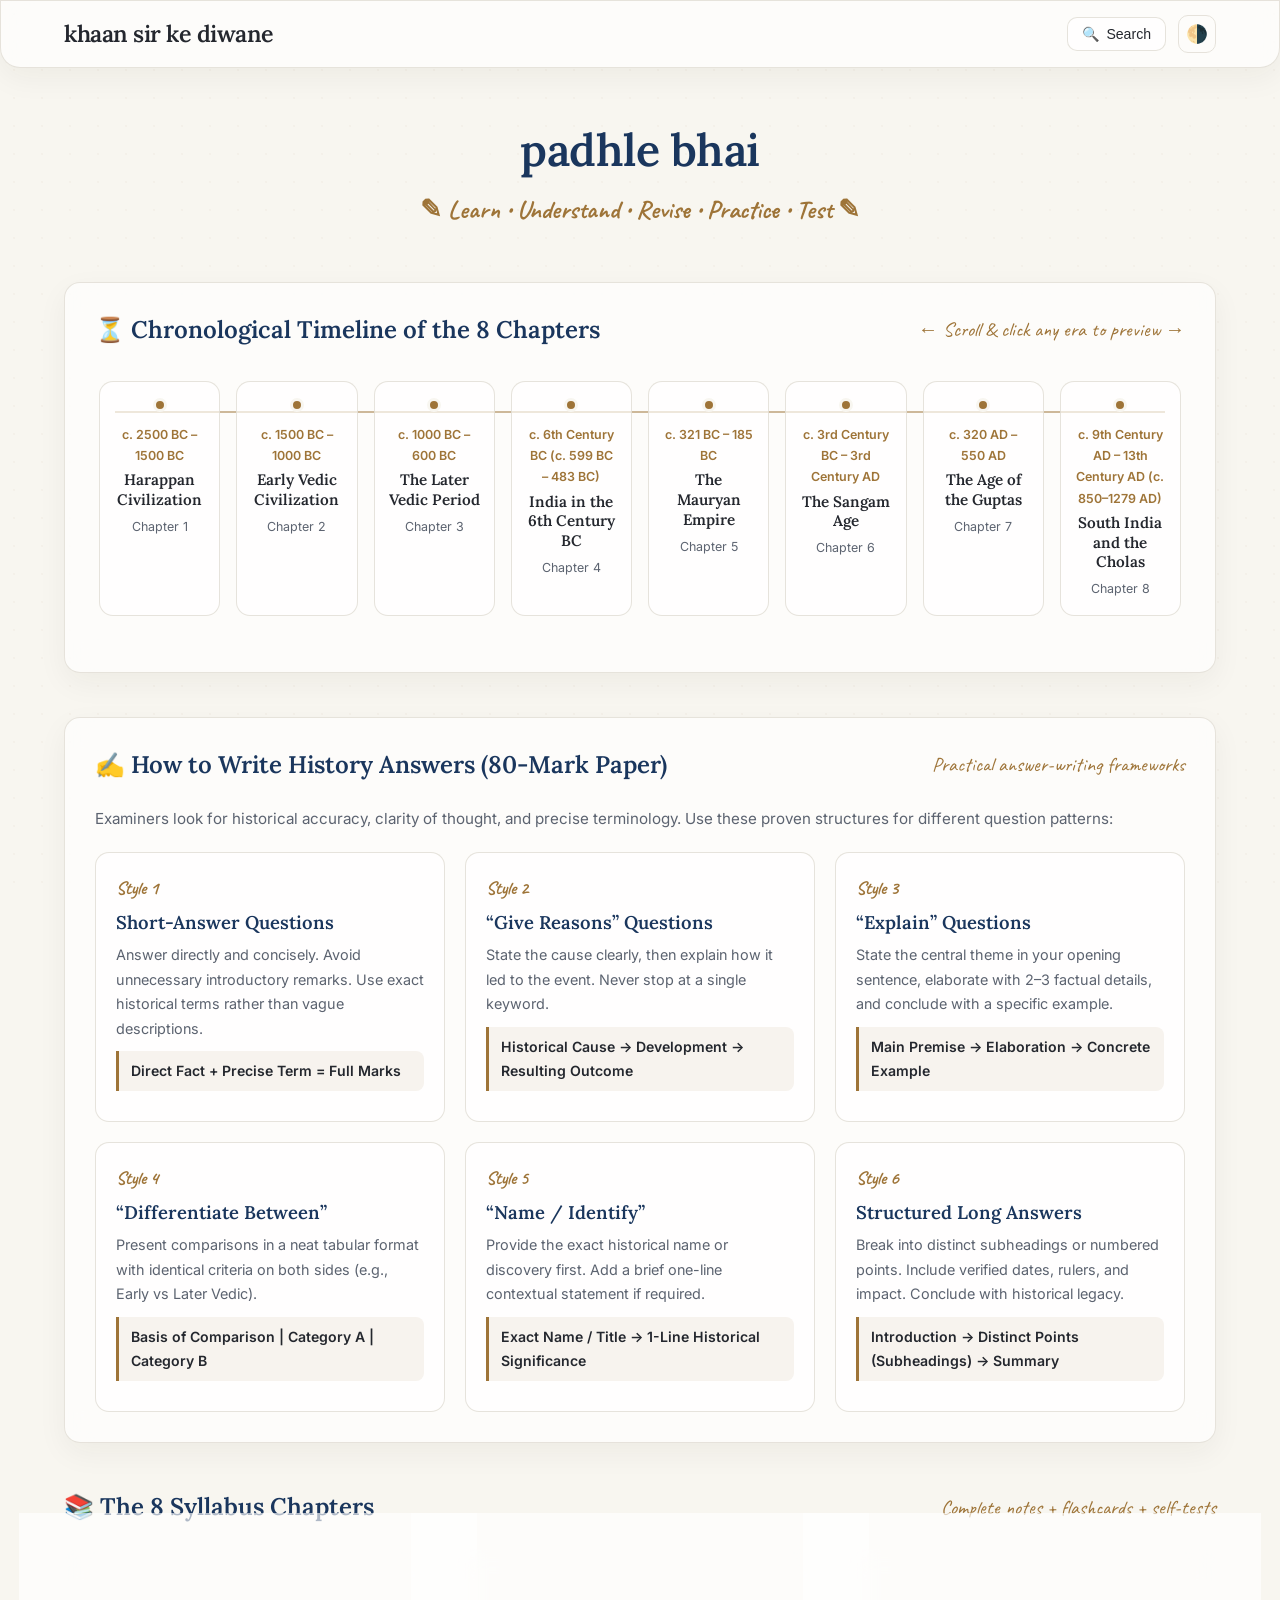
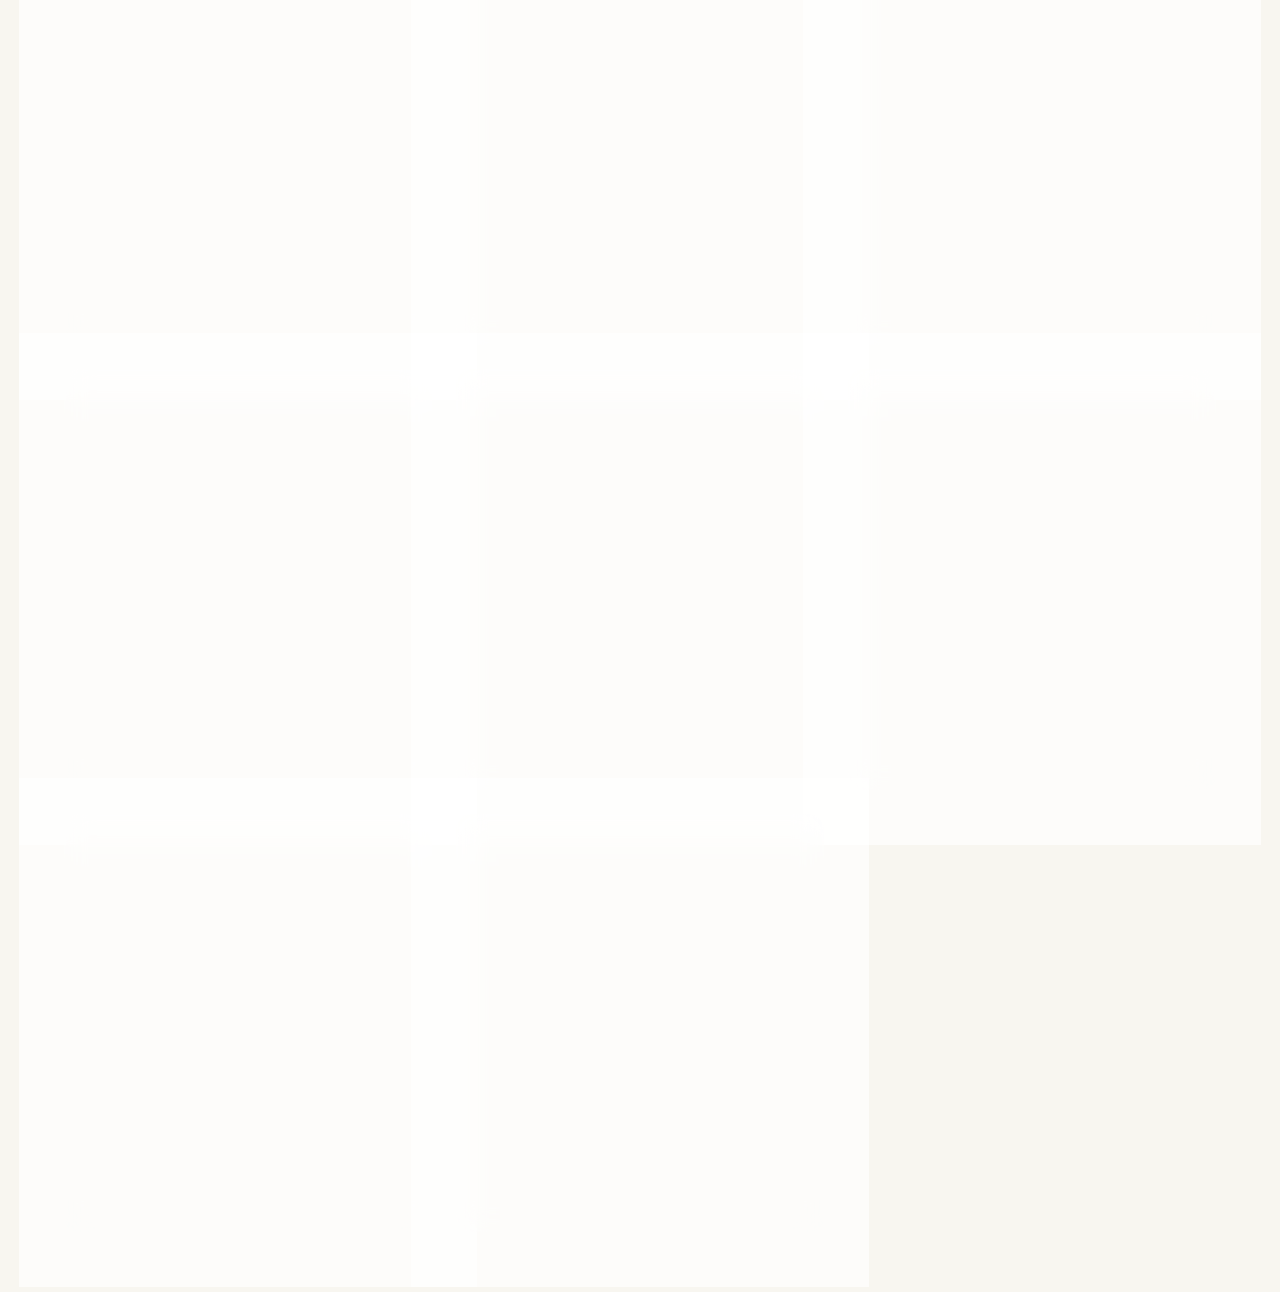
==== index.html @ e584cafa "Add files via upload" ====
<!DOCTYPE html>
<html lang="en">
<head>
    <meta charset="UTF-8">
    <meta name="viewport" content="width=device-width, initial-scale=1.0">
    <title>padhle bhai - ICSE Class 9 History 80-Mark Study Hub</title>
    <link rel="preconnect" href="https://fonts.googleapis.com">
    <link rel="preconnect" href="https://fonts.gstatic.com" crossorigin>
    <link href="https://fonts.googleapis.com/css2?family=Caveat:wght@600;700&family=Inter:wght@400;500;600;700&family=Lora:ital,wght@0,400;0,600;1,400;1,600&display=swap" rel="stylesheet">
    <link rel="stylesheet" href="css/style.css">
</head>
<body>
    <!-- Top Navbar -->
    <nav class="navbar glass">
        <div class="container nav-content">
            <div class="logo">
                <h1>khaan sir ke diwane</h1>
            </div>
            <div class="nav-actions">
                <button id="openSearchBtn" class="nav-btn" title="Search all topics, rulers, terms">
                    🔍 <span>Search</span>
                </button>
                <button id="themeToggle" class="theme-toggle" title="Toggle Light / Dark Mode">🌗</button>
            </div>
        </div>
    </nav>

    <main class="container">
        <!-- Dashboard Header -->
        <header class="dashboard-header">
            <h1>padhle bhai</h1>
            <div class="handwritten-sub">✎ Learn • Understand • Revise • Practice • Test ✎</div>
        </header>

        <!-- Interactive Historical Timeline Section -->
        <section class="timeline-section glass">
            <div class="section-head-wrap">
                <h2 class="section-title">⏳ Chronological Timeline of the 8 Chapters</h2>
                <span class="doodle-hand-annotation">← Scroll & click any era to preview →</span>
            </div>
            <div class="timeline-scroll">
                <div class="timeline-flow" id="timelineFlow">
                    <!-- Injected by JS -->
                </div>
            </div>
        </section>

        <!-- "How to Write History Answers" Section -->
        <section class="answer-guide-section glass">
            <div class="section-head-wrap">
                <h2 class="section-title">✍️ How to Write History Answers (80-Mark Paper)</h2>
                <span class="doodle-hand-annotation">Practical answer-writing frameworks</span>
            </div>
            <p style="color: var(--text-muted); font-size: 0.95rem; margin-bottom: 16px;">
                Examiners look for historical accuracy, clarity of thought, and precise terminology. Use these proven structures for different question patterns:
            </p>
            <div class="answer-styles-grid">
                <div class="answer-card">
                    <span class="answer-card-tag">Style 1</span>
                    <h3>Short-Answer Questions</h3>
                    <p style="font-size: 0.9rem; color: var(--text-muted);">Answer directly and concisely. Avoid unnecessary introductory remarks. Use exact historical terms rather than vague descriptions.</p>
                    <div class="formula-box">Direct Fact + Precise Term = Full Marks</div>
                </div>
                <div class="answer-card">
                    <span class="answer-card-tag">Style 2</span>
                    <h3>“Give Reasons” Questions</h3>
                    <p style="font-size: 0.9rem; color: var(--text-muted);">State the cause clearly, then explain how it led to the event. Never stop at a single keyword.</p>
                    <div class="formula-box">Historical Cause → Development → Resulting Outcome</div>
                </div>
                <div class="answer-card">
                    <span class="answer-card-tag">Style 3</span>
                    <h3>“Explain” Questions</h3>
                    <p style="font-size: 0.9rem; color: var(--text-muted);">State the central theme in your opening sentence, elaborate with 2–3 factual details, and conclude with a specific example.</p>
                    <div class="formula-box">Main Premise → Elaboration → Concrete Example</div>
                </div>
                <div class="answer-card">
                    <span class="answer-card-tag">Style 4</span>
                    <h3>“Differentiate Between”</h3>
                    <p style="font-size: 0.9rem; color: var(--text-muted);">Present comparisons in a neat tabular format with identical criteria on both sides (e.g., Early vs Later Vedic).</p>
                    <div class="formula-box">Basis of Comparison | Category A | Category B</div>
                </div>
                <div class="answer-card">
                    <span class="answer-card-tag">Style 5</span>
                    <h3>“Name / Identify”</h3>
                    <p style="font-size: 0.9rem; color: var(--text-muted);">Provide the exact historical name or discovery first. Add a brief one-line contextual statement if required.</p>
                    <div class="formula-box">Exact Name / Title → 1-Line Historical Significance</div>
                </div>
                <div class="answer-card">
                    <span class="answer-card-tag">Style 6</span>
                    <h3>Structured Long Answers</h3>
                    <p style="font-size: 0.9rem; color: var(--text-muted);">Break into distinct subheadings or numbered points. Include verified dates, rulers, and impact. Conclude with historical legacy.</p>
                    <div class="formula-box">Introduction → Distinct Points (Subheadings) → Summary</div>
                </div>
            </div>
        </section>

        <!-- Chapter Cards Grid -->
        <div class="section-head-wrap" style="margin-top: 40px;">
            <h2 class="section-title">📚 The 8 Syllabus Chapters</h2>
            <span class="doodle-hand-annotation">Complete notes + flashcards + self-tests</span>
        </div>
        <section class="chapter-grid" id="chapterGrid">
            <!-- Chapter cards injected here by JS -->
        </section>
    </main>

    <!-- Global Search Modal -->
    <div class="modal-overlay" id="searchModal">
        <div class="search-modal-box glass">
            <div class="search-input-wrap">
                <span style="font-size: 1.3rem;">🔍</span>
                <input type="text" id="globalSearchInput" class="search-input" placeholder="Search people, places, dates, terms, concepts..." autocomplete="off">
                <button id="closeSearchBtn" style="background: none; border: none; font-size: 1.4rem; cursor: pointer; color: var(--text-muted);">&times;</button>
            </div>
            <div style="font-size: 0.8rem; color: var(--text-muted); margin-bottom: 8px;">
                Tip: Type terms like <em>"Citadel"</em>, <em>"Ashoka"</em>, <em>"Sabha"</em>, <em>"Lothal"</em>, <em>"Nalanda"</em>
            </div>
            <div class="search-results-list" id="searchResultsList">
                <p style="text-align: center; color: var(--text-muted); padding: 30px 0;">Start typing to search across all 8 chapters...</p>
            </div>
        </div>
    </div>

    <!-- Scripts: Chapter Data Modules -->
    <script src="data/chapter1.js"></script>
    <script src="data/chapter2.js"></script>
    <script src="data/chapter3.js"></script>
    <script src="data/chapter4.js"></script>
    <script src="data/chapter5.js"></script>
    <script src="data/chapter6.js"></script>
    <script src="data/chapter7.js"></script>
    <script src="data/chapter8.js"></script>
    <script src="data/data.js"></script>
    <script src="js/app.js"></script>
</body>
</html>
---- css/style.css ----
@import url('https://fonts.googleapis.com/css2?family=Caveat:wght@600;700&family=Inter:wght@400;500;600;700&family=Lora:ital,wght@0,400;0,600;1,400;1,600&display=swap');

:root {
    /* Light Theme: Warm ivory, dark charcoal, navy, antique gold */
    --bg-color: #F8F6F0;
    --text-color: #24272E;
    --text-muted: #5C6370;
    --accent-color: #1A365D; /* Muted navy */
    --accent-gold: #9E7438; /* Antique gold */
    --accent-gold-light: rgba(158, 116, 56, 0.12);
    --glass-bg: rgba(255, 255, 255, 0.65);
    --glass-border: rgba(220, 215, 205, 0.7);
    --glass-shadow: 0 10px 30px 0 rgba(40, 30, 20, 0.05);
    --card-hover: rgba(255, 255, 255, 0.95);
    
    /* Doodle & Study Annotation Colors */
    --doodle-tip-bg: #FFFDF5;
    --doodle-tip-border: #D6A75C;
    --doodle-answer-bg: #F4F8FA;
    --doodle-answer-border: #3A7CA5;
    --doodle-memory-bg: #FAF5FF;
    --doodle-memory-border: #8B5CF6;
    --doodle-mistake-bg: #FFF5F5;
    --doodle-mistake-border: #E53E3E;
    --doodle-simple-bg: #F0FDF4;
    --doodle-simple-border: #38A169;
    --doodle-connect-bg: #FDF4E3;
    --doodle-connect-border: #D97706;

    --font-heading: 'Lora', Georgia, serif;
    --font-body: 'Inter', system-ui, -apple-system, sans-serif;
    --font-hand: 'Caveat', cursive, sans-serif;
}

[data-theme="dark"] {
    /* Dark Theme: Deep charcoal, dark navy undertones, off-white */
    --bg-color: #14171C;
    --text-color: #E8EBF0;
    --text-muted: #9AA3B2;
    --accent-color: #6393C7;
    --accent-gold: #D4A86A;
    --accent-gold-light: rgba(212, 168, 106, 0.15);
    --glass-bg: rgba(26, 30, 38, 0.75);
    --glass-border: rgba(255, 255, 255, 0.1);
    --glass-shadow: 0 10px 30px 0 rgba(0, 0, 0, 0.4);
    --card-hover: rgba(33, 38, 48, 0.9);

    /* Doodle Dark Adjustments */
    --doodle-tip-bg: rgba(45, 38, 25, 0.55);
    --doodle-tip-border: #D4A86A;
    --doodle-answer-bg: rgba(25, 38, 50, 0.55);
    --doodle-answer-border: #5694CA;
    --doodle-memory-bg: rgba(38, 28, 55, 0.55);
    --doodle-memory-border: #A78BFA;
    --doodle-mistake-bg: rgba(55, 25, 25, 0.55);
    --doodle-mistake-border: #F87171;
    --doodle-simple-bg: rgba(20, 45, 30, 0.55);
    --doodle-simple-border: #4ADE80;
    --doodle-connect-bg: rgba(48, 35, 18, 0.55);
    --doodle-connect-border: #FBBF24;
}

* {
    margin: 0;
    padding: 0;
    box-sizing: border-box;
}

body {
    background-color: var(--bg-color);
    color: var(--text-color);
    font-family: var(--font-body);
    line-height: 1.7;
    transition: background-color 0.3s ease, color 0.3s ease;
    background-image: radial-gradient(rgba(158, 116, 56, 0.04) 1px, transparent 0);
    background-size: 28px 28px;
    background-attachment: fixed;
    min-height: 100vh;
}

h1, h2, h3, h4 {
    font-family: var(--font-heading);
    font-weight: 600;
    color: var(--accent-color);
    line-height: 1.35;
}

a {
    color: var(--accent-gold);
    text-decoration: none;
    transition: color 0.2s ease;
}

a:hover {
    color: var(--accent-color);
}

/* Glassmorphism */
.glass {
    background: var(--glass-bg);
    backdrop-filter: blur(14px);
    -webkit-backdrop-filter: blur(14px);
    border: 1px solid var(--glass-border);
    box-shadow: var(--glass-shadow);
    border-radius: 16px;
}

.container {
    max-width: 1200px;
    margin: 0 auto;
    padding: 0 24px;
}

/* Navbar */
.navbar {
    position: sticky;
    top: 0;
    z-index: 1000;
    padding: 14px 0;
    margin-bottom: 32px;
    border-radius: 0 0 20px 20px;
}

.nav-content {
    display: flex;
    justify-content: space-between;
    align-items: center;
}

.logo {
    display: flex;
    align-items: center;
    gap: 12px;
}

.logo h1 {
    margin: 0;
    font-size: 1.45rem;
    letter-spacing: -0.5px;
    color: var(--text-color);
    display: flex;
    align-items: center;
    gap: 8px;
}

.logo-tag {
    font-family: var(--font-hand);
    font-size: 1.25rem;
    color: var(--accent-gold);
    background: var(--accent-gold-light);
    padding: 2px 10px;
    border-radius: 20px;
    font-weight: 700;
}

.nav-actions {
    display: flex;
    gap: 12px;
    align-items: center;
}

.nav-btn {
    background: var(--glass-bg);
    border: 1px solid var(--glass-border);
    color: var(--text-color);
    padding: 8px 14px;
    border-radius: 10px;
    font-size: 0.88rem;
    font-weight: 500;
    cursor: pointer;
    display: inline-flex;
    align-items: center;
    gap: 6px;
    transition: all 0.2s ease;
}

.nav-btn:hover {
    background: var(--card-hover);
    border-color: var(--accent-gold);
    transform: translateY(-1px);
}

.theme-toggle {
    background: transparent;
    border: 1px solid var(--glass-border);
    color: var(--text-color);
    font-size: 1.1rem;
    cursor: pointer;
    width: 38px;
    height: 38px;
    border-radius: 10px;
    display: flex;
    align-items: center;
    justify-content: center;
    transition: background 0.2s;
}

.theme-toggle:hover {
    background: var(--glass-bg);
}

/* Dashboard Header */
.dashboard-header {
    text-align: center;
    margin-bottom: 40px;
    padding: 20px 0 10px 0;
}

.dashboard-header h1 {
    font-size: 2.8rem;
    margin-bottom: 8px;
    letter-spacing: -0.5px;
}

.dashboard-header .handwritten-sub {
    font-family: var(--font-hand);
    font-size: 1.6rem;
    color: var(--accent-gold);
    font-weight: 700;
}

/* 80-Mark Exam Preparation Section */
.exam-prep-banner {
    padding: 28px 32px;
    margin-bottom: 44px;
    position: relative;
    overflow: hidden;
}

.exam-prep-banner::before {
    content: "80 MARKS TARGET";
    position: absolute;
    right: 20px;
    top: 15px;
    font-family: var(--font-hand);
    font-size: 1.2rem;
    font-weight: 700;
    color: var(--accent-gold);
    border: 1.5px dashed var(--accent-gold);
    padding: 3px 12px;
    border-radius: 14px;
    transform: rotate(3deg);
    opacity: 0.85;
}

.prep-header {
    margin-bottom: 20px;
}

.prep-header h2 {
    font-size: 1.65rem;
    display: flex;
    align-items: center;
    gap: 10px;
}

.study-flow-track {
    display: flex;
    justify-content: space-between;
    align-items: center;
    position: relative;
    margin: 28px 0 24px 0;
    padding: 0 10px;
}

.study-flow-track::before {
    content: '';
    position: absolute;
    top: 50%;
    left: 20px;
    right: 20px;
    height: 2px;
    border-top: 2px dashed var(--glass-border);
    z-index: 1;
}

.study-step {
    position: relative;
    z-index: 2;
    background: var(--bg-color);
    border: 1.5px solid var(--accent-gold);
    border-radius: 12px;
    padding: 8px 16px;
    text-align: center;
    box-shadow: 0 2px 8px rgba(0,0,0,0.04);
}

.study-step .step-num {
    font-family: var(--font-hand);
    font-size: 1.1rem;
    font-weight: 700;
    color: var(--accent-gold);
    display: block;
}

.study-step .step-title {
    font-weight: 600;
    font-size: 0.9rem;
}

/* Exam Info Disclaimer Card */
.exam-info-card {
    display: grid;
    grid-template-columns: 1fr 1fr;
    gap: 20px;
    margin-top: 22px;
    padding-top: 20px;
    border-top: 1px solid var(--glass-border);
}

@media (max-width: 768px) {
    .exam-info-card {
        grid-template-columns: 1fr;
    }
}

.info-column {
    font-size: 0.88rem;
    line-height: 1.6;
}

.info-column h4 {
    font-size: 0.95rem;
    margin-bottom: 6px;
    display: flex;
    align-items: center;
    gap: 6px;
}

.info-badge {
    font-size: 0.75rem;
    padding: 2px 8px;
    border-radius: 6px;
    font-weight: 600;
}

.badge-official {
    background: rgba(26, 54, 93, 0.12);
    color: var(--accent-color);
}

.badge-strategy {
    background: var(--accent-gold-light);
    color: var(--accent-gold);
}

/* Overall Progress Stats */
.prep-stats-grid {
    display: grid;
    grid-template-columns: repeat(auto-fit, minmax(180px, 1fr));
    gap: 16px;
    margin-top: 22px;
}

.stat-box {
    background: rgba(255, 255, 255, 0.4);
    border: 1px solid var(--glass-border);
    padding: 14px 18px;
    border-radius: 12px;
}

[data-theme="dark"] .stat-box {
    background: rgba(30, 35, 45, 0.5);
}

.stat-label {
    font-size: 0.8rem;
    color: var(--text-muted);
    margin-bottom: 4px;
    display: flex;
    justify-content: space-between;
}

.stat-val {
    font-size: 1.4rem;
    font-weight: 700;
    color: var(--accent-color);
}

.progress-bar-wrap {
    height: 6px;
    background: rgba(0,0,0,0.06);
    border-radius: 4px;
    overflow: hidden;
    margin-top: 6px;
}

[data-theme="dark"] .progress-bar-wrap {
    background: rgba(255,255,255,0.08);
}

.progress-bar-fill {
    height: 100%;
    background: var(--accent-gold);
    width: 0%;
    transition: width 0.4s ease;
}

/* Interactive Timeline */
.timeline-section {
    padding: 30px;
    margin-bottom: 44px;
}

.section-head-wrap {
    display: flex;
    justify-content: space-between;
    align-items: center;
    margin-bottom: 24px;
    flex-wrap: wrap;
    gap: 12px;
}

.section-title {
    font-size: 1.5rem;
    display: flex;
    align-items: center;
    gap: 10px;
}

.timeline-scroll {
    overflow-x: auto;
    padding-bottom: 16px;
}

.timeline-flow {
    display: flex;
    gap: 16px;
    min-width: 900px;
    position: relative;
    padding: 10px 4px;
}

.timeline-flow::before {
    content: '';
    position: absolute;
    top: 40px;
    left: 20px;
    right: 20px;
    height: 2px;
    background: var(--accent-gold);
    z-index: 1;
    opacity: 0.5;
}

.timeline-card-node {
    flex: 1;
    position: relative;
    z-index: 2;
    background: var(--glass-bg);
    border: 1px solid var(--glass-border);
    border-radius: 14px;
    padding: 16px 14px;
    text-align: center;
    cursor: pointer;
    transition: all 0.25s ease;
}

.timeline-card-node:hover, .timeline-card-node.active {
    transform: translateY(-4px);
    border-color: var(--accent-gold);
    box-shadow: 0 8px 24px rgba(158, 116, 56, 0.15);
}

.node-dot {
    width: 14px;
    height: 14px;
    background: var(--accent-gold);
    border: 3px solid var(--bg-color);
    border-radius: 50%;
    margin: 0 auto 12px auto;
}

.node-date {
    font-size: 0.78rem;
    color: var(--accent-gold);
    font-weight: 600;
    margin-bottom: 4px;
}

.node-title {
    font-family: var(--font-heading);
    font-size: 0.95rem;
    font-weight: 600;
    line-height: 1.3;
}

/* Answer-Writing Guide Section */
.answer-guide-section {
    padding: 30px;
    margin-bottom: 48px;
}

.answer-styles-grid {
    display: grid;
    grid-template-columns: repeat(auto-fit, minmax(270px, 1fr));
    gap: 20px;
    margin-top: 20px;
}

.answer-card {
    background: var(--glass-bg);
    border: 1px solid var(--glass-border);
    border-radius: 14px;
    padding: 20px;
    position: relative;
    transition: transform 0.2s ease;
}

.answer-card:hover {
    transform: translateY(-3px);
}

.answer-card-tag {
    font-family: var(--font-hand);
    font-size: 1.15rem;
    font-weight: 700;
    color: var(--accent-gold);
    display: inline-block;
    margin-bottom: 6px;
}

.answer-card h3 {
    font-size: 1.15rem;
    margin-bottom: 8px;
}

.formula-box {
    background: rgba(158, 116, 56, 0.08);
    border-left: 3px solid var(--accent-gold);
    padding: 8px 12px;
    border-radius: 0 8px 8px 0;
    font-size: 0.88rem;
    font-weight: 600;
    margin: 10px 0;
}

/* Chapter Cards Grid */
.chapter-grid {
    display: grid;
    grid-template-columns: repeat(auto-fill, minmax(320px, 1fr));
    gap: 24px;
    margin-bottom: 60px;
}

.chapter-card {
    padding: 26px;
    transition: transform 0.3s ease, background 0.3s ease, box-shadow 0.3s ease;
    display: flex;
    flex-direction: column;
    height: 100%;
    position: relative;
}

.chapter-card:hover {
    transform: translateY(-5px);
    background: var(--card-hover);
    box-shadow: 0 14px 40px rgba(0,0,0,0.08);
}

.card-top-meta {
    display: flex;
    justify-content: space-between;
    align-items: center;
    margin-bottom: 8px;
}

.chapter-badge {
    font-size: 0.8rem;
    font-weight: 700;
    color: var(--accent-gold);
    letter-spacing: 0.5px;
    text-transform: uppercase;
}

.card-status-badge {
    font-size: 0.75rem;
    padding: 3px 8px;
    border-radius: 8px;
    background: var(--glass-border);
    color: var(--text-muted);
}

.card-status-badge.completed {
    background: rgba(56, 161, 105, 0.15);
    color: #38A169;
}

.chapter-card h2 {
    font-size: 1.35rem;
    margin-bottom: 8px;
}

.chapter-card p {
    color: var(--text-muted);
    font-size: 0.92rem;
    margin-bottom: 20px;
    flex-grow: 1;
}

.card-btn-group {
    display: flex;
    gap: 8px;
    flex-wrap: wrap;
    margin-top: auto;
}

.btn {
    padding: 9px 16px;
    border-radius: 10px;
    font-size: 0.88rem;
    font-weight: 600;
    cursor: pointer;
    transition: all 0.2s;
    text-decoration: none;
    display: inline-flex;
    align-items: center;
    gap: 6px;
    border: none;
}

.btn-primary {
    background: var(--accent-color);
    color: #FFF;
}

.btn-primary:hover {
    background: var(--accent-gold);
    color: #FFF;
}

.btn-secondary {
    background: rgba(158, 116, 56, 0.12);
    color: var(--accent-gold);
    border: 1px solid rgba(158, 116, 56, 0.25);
}

.btn-secondary:hover {
    background: var(--accent-gold);
    color: #FFF;
}

[data-theme="dark"] .btn-primary {
    background: var(--text-color);
    color: #14171C;
}

[data-theme="dark"] .btn-primary:hover {
    background: var(--accent-gold);
    color: #FFF;
}

/* =======================================================
   DOODLE ANNOTATIONS & EXAM TIP BOXES
   ======================================================= */
.doodle-card {
    border-radius: 14px;
    padding: 18px 22px;
    margin: 26px 0;
    position: relative;
    border-left: 5px solid;
    box-shadow: 0 4px 18px rgba(0,0,0,0.03);
    transition: transform 0.2s ease;
}

.doodle-card:hover {
    transform: translateY(-2px);
}

.doodle-header {
    display: flex;
    align-items: center;
    gap: 8px;
    font-family: var(--font-hand);
    font-size: 1.35rem;
    font-weight: 700;
    margin-bottom: 8px;
}

.doodle-content {
    font-size: 0.96rem;
    line-height: 1.65;
}

/* Doodle Variations */
.doodle-exam-tip {
    background: var(--doodle-tip-bg);
    border-color: var(--doodle-tip-border);
}
.doodle-exam-tip .doodle-header { color: #B7791F; }

.doodle-answer-tip {
    background: var(--doodle-answer-bg);
    border-color: var(--doodle-answer-border);
}
.doodle-answer-tip .doodle-header { color: #2B6CB0; }

.doodle-memory {
    background: var(--doodle-memory-bg);
    border-color: var(--doodle-memory-border);
}
.doodle-memory .doodle-header { color: #7C3AED; }

.doodle-mistake {
    background: var(--doodle-mistake-bg);
    border-color: var(--doodle-mistake-border);
}
.doodle-mistake .doodle-header { color: #E53E3E; }

.doodle-simple-words {
    background: var(--doodle-simple-bg);
    border-color: var(--doodle-simple-border);
}
.doodle-simple-words .doodle-header { color: #2F855A; }

.doodle-connect {
    background: var(--doodle-connect-bg);
    border-color: var(--doodle-connect-border);
}
.doodle-connect .doodle-header { color: #D97706; }

/* Key Facts Box */
.key-facts-box {
    background: var(--glass-bg);
    border: 1px solid var(--glass-border);
    border-radius: 14px;
    padding: 22px;
    margin: 28px 0;
}

.key-facts-title {
    font-size: 1.1rem;
    margin-bottom: 16px;
    display: flex;
    align-items: center;
    gap: 8px;
    color: var(--accent-gold);
}

.key-facts-grid {
    display: grid;
    grid-template-columns: repeat(auto-fit, minmax(220px, 1fr));
    gap: 16px;
}

.key-fact-category h4 {
    font-size: 0.88rem;
    text-transform: uppercase;
    letter-spacing: 0.5px;
    color: var(--text-muted);
    margin-bottom: 6px;
}

.key-fact-category ul {
    list-style: none;
    font-size: 0.92rem;
}

.key-fact-category li {
    padding: 3px 0;
    border-bottom: 1px dashed var(--glass-border);
}

/* Comparison Tables */
.comparison-table-wrap {
    overflow-x: auto;
    margin: 28px 0;
    border-radius: 12px;
    border: 1px solid var(--glass-border);
}

.comparison-table {
    width: 100%;
    border-collapse: collapse;
    font-size: 0.94rem;
}

.comparison-table th {
    background: var(--accent-gold-light);
    color: var(--accent-color);
    padding: 14px 16px;
    text-align: left;
    font-family: var(--font-heading);
    font-size: 1.02rem;
    border-bottom: 2px solid var(--accent-gold);
}

.comparison-table td {
    padding: 12px 16px;
    border-bottom: 1px solid var(--glass-border);
    vertical-align: top;
}

.comparison-table tr:hover {
    background: rgba(158, 116, 56, 0.04);
}

/* =======================================================
   CHAPTER READING PAGE LAYOUT & TABS
   ======================================================= */
.chapter-nav-bar {
    display: flex;
    justify-content: space-between;
    align-items: center;
    margin-bottom: 24px;
    flex-wrap: wrap;
    gap: 12px;
}

.chapter-tabs {
    display: flex;
    gap: 8px;
    overflow-x: auto;
    padding: 6px 8px;
    background: var(--glass-bg);
    border: 1px solid var(--glass-border);
    border-radius: 12px;
    max-width: 100%;
}

.tab-btn {
    padding: 8px 16px;
    border-radius: 8px;
    border: none;
    background: transparent;
    color: var(--text-muted);
    font-weight: 600;
    font-size: 0.88rem;
    cursor: pointer;
    white-space: nowrap;
    transition: all 0.2s ease;
    display: inline-flex;
    align-items: center;
    gap: 6px;
}

.tab-btn.active {
    background: var(--accent-color);
    color: #FFF;
}

[data-theme="dark"] .tab-btn.active {
    background: var(--text-color);
    color: #14171C;
}

.reading-layout {
    display: grid;
    grid-template-columns: 260px 1fr;
    gap: 32px;
    align-items: start;
    margin-bottom: 80px;
}

@media (max-width: 860px) {
    .reading-layout {
        grid-template-columns: 1fr;
    }
    .toc-sidebar {
        display: none;
    }
}

.toc-sidebar {
    position: sticky;
    top: 90px;
    padding: 22px;
    max-height: calc(100vh - 120px);
    overflow-y: auto;
}

.toc-sidebar h3 {
    font-size: 1.05rem;
    margin-bottom: 14px;
    border-bottom: 1px solid var(--glass-border);
    padding-bottom: 8px;
    display: flex;
    align-items: center;
    gap: 8px;
}

.toc-list {
    list-style: none;
}

.toc-list li {
    margin-bottom: 10px;
}

.toc-list a {
    color: var(--text-muted);
    font-size: 0.88rem;
    display: block;
    line-height: 1.4;
    transition: color 0.2s;
}

.toc-list a:hover {
    color: var(--accent-gold);
}

.chapter-content-box {
    padding: 36px 42px;
}

@media (max-width: 600px) {
    .chapter-content-box {
        padding: 24px 18px;
    }
}

.chapter-header {
    text-align: center;
    margin-bottom: 36px;
    padding-bottom: 30px;
    border-bottom: 1px solid var(--glass-border);
}

.chapter-meta {
    display: flex;
    justify-content: center;
    gap: 16px;
    color: var(--text-muted);
    font-size: 0.88rem;
    margin-bottom: 12px;
}

.content-section {
    margin-bottom: 42px;
}

.content-section h2 {
    font-size: 1.7rem;
    margin-bottom: 20px;
    color: var(--accent-color);
    border-bottom: 1px solid var(--glass-border);
    padding-bottom: 8px;
}

.content-section h3 {
    font-size: 1.25rem;
    margin-top: 26px;
    margin-bottom: 12px;
}

.content-section p {
    margin-bottom: 16px;
    font-size: 1.02rem;
    line-height: 1.75;
}

.content-section ul, .content-section ol {
    margin-left: 24px;
    margin-bottom: 20px;
}

.content-section li {
    margin-bottom: 8px;
}

/* =======================================================
   INTERACTIVE FLASHCARD SYSTEM
   ======================================================= */
.flashcards-container {
    max-width: 650px;
    margin: 20px auto 40px auto;
}

.fc-scene {
    perspective: 1000px;
    height: 320px;
    margin-bottom: 24px;
    cursor: pointer;
}

.flashcard {
    width: 100%;
    height: 100%;
    position: relative;
    transform-style: preserve-3d;
    transition: transform 0.6s cubic-bezier(0.4, 0.2, 0.2, 1);
    border-radius: 18px;
    box-shadow: 0 12px 36px rgba(0,0,0,0.08);
}

.flashcard.is-flipped {
    transform: rotateY(180deg);
}

.card-face {
    position: absolute;
    width: 100%;
    height: 100%;
    backface-visibility: hidden;
    -webkit-backface-visibility: hidden;
    border-radius: 18px;
    padding: 32px;
    display: flex;
    flex-direction: column;
    justify-content: space-between;
    background: var(--glass-bg);
    border: 2px solid var(--glass-border);
}

.card-face-back {
    transform: rotateY(180deg);
    background: var(--card-hover);
    border-color: var(--accent-gold);
}

.fc-category {
    font-family: var(--font-hand);
    font-size: 1.25rem;
    font-weight: 700;
    color: var(--accent-gold);
}

.fc-center-content {
    text-align: center;
    margin: auto 0;
}

.fc-prompt {
    font-family: var(--font-heading);
    font-size: 1.45rem;
    line-height: 1.4;
    color: var(--accent-color);
}

.fc-explanation {
    font-size: 1.05rem;
    line-height: 1.6;
    color: var(--text-color);
}

.fc-hint {
    font-size: 0.8rem;
    color: var(--text-muted);
    text-align: center;
}

.fc-toolbar {
    display: flex;
    justify-content: space-between;
    align-items: center;
    gap: 12px;
    flex-wrap: wrap;
}

.fc-controls {
    display: flex;
    gap: 10px;
}

/* =======================================================
   INTERACTIVE SELF-TEST QUIZ ENGINE
   ======================================================= */
.quiz-wrapper {
    max-width: 800px;
    margin: 10px auto 40px auto;
}

.quiz-question-card {
    background: var(--glass-bg);
    border: 1px solid var(--glass-border);
    border-radius: 14px;
    padding: 24px;
    margin-bottom: 24px;
}

.quiz-q-header {
    display: flex;
    justify-content: space-between;
    align-items: center;
    margin-bottom: 12px;
}

.q-badge {
    font-family: var(--font-hand);
    font-size: 1.15rem;
    font-weight: 700;
    color: var(--accent-gold);
}

.q-type-badge {
    font-size: 0.75rem;
    padding: 2px 8px;
    border-radius: 6px;
    background: var(--glass-border);
    color: var(--text-muted);
}

.quiz-q-text {
    font-size: 1.08rem;
    font-weight: 600;
    margin-bottom: 18px;
}

.quiz-options-list {
    display: flex;
    flex-direction: column;
    gap: 10px;
}

.quiz-opt-btn {
    text-align: left;
    padding: 12px 16px;
    border-radius: 10px;
    border: 1.5px solid var(--glass-border);
    background: transparent;
    color: var(--text-color);
    font-size: 0.95rem;
    cursor: pointer;
    transition: all 0.2s;
}

.quiz-opt-btn:hover {
    background: rgba(158, 116, 56, 0.08);
    border-color: var(--accent-gold);
}

.quiz-opt-btn.selected {
    background: var(--accent-gold-light);
    border-color: var(--accent-gold);
    font-weight: 600;
}

.quiz-opt-btn.correct {
    background: rgba(56, 161, 105, 0.15) !important;
    border-color: #38A169 !important;
    color: #2F855A !important;
}

.quiz-opt-btn.incorrect {
    background: rgba(229, 62, 62, 0.15) !important;
    border-color: #E53E3E !important;
    color: #C53030 !important;
}

.quiz-explanation-box {
    margin-top: 14px;
    padding: 12px 16px;
    background: rgba(0,0,0,0.03);
    border-radius: 8px;
    font-size: 0.9rem;
    display: none;
    line-height: 1.5;
}

[data-theme="dark"] .quiz-explanation-box {
    background: rgba(255,255,255,0.05);
}

.quiz-score-banner {
    padding: 24px;
    text-align: center;
    border-radius: 14px;
    margin-top: 24px;
    display: none;
}

/* =======================================================
   SEARCH MODAL
   ======================================================= */
.modal-overlay {
    position: fixed;
    top: 0;
    left: 0;
    right: 0;
    bottom: 0;
    background: rgba(10, 15, 20, 0.6);
    backdrop-filter: blur(8px);
    z-index: 2000;
    display: flex;
    justify-content: center;
    align-items: flex-start;
    padding: 80px 20px 20px 20px;
    opacity: 0;
    visibility: hidden;
    transition: all 0.25s ease;
}

.modal-overlay.active {
    opacity: 1;
    visibility: visible;
}

.search-modal-box {
    width: 100%;
    max-width: 650px;
    padding: 24px;
    max-height: 80vh;
    display: flex;
    flex-direction: column;
}

.search-input-wrap {
    display: flex;
    align-items: center;
    gap: 12px;
    margin-bottom: 16px;
    border-bottom: 2px solid var(--accent-gold);
    padding-bottom: 8px;
}

.search-input {
    flex: 1;
    background: transparent;
    border: none;
    font-size: 1.15rem;
    color: var(--text-color);
    outline: none;
    font-family: var(--font-body);
}

.search-results-list {
    overflow-y: auto;
    display: flex;
    flex-direction: column;
    gap: 10px;
    margin-top: 10px;
}

.search-item {
    padding: 12px 16px;
    border-radius: 10px;
    border: 1px solid var(--glass-border);
    transition: all 0.2s;
    cursor: pointer;
}

.search-item:hover {
    background: var(--card-hover);
    border-color: var(--accent-gold);
}

.search-item-meta {
    font-size: 0.78rem;
    color: var(--accent-gold);
    font-weight: 600;
    margin-bottom: 4px;
}

.search-item-title {
    font-weight: 600;
    font-size: 0.95rem;
    margin-bottom: 4px;
}

.search-item-snippet {
    font-size: 0.85rem;
    color: var(--text-muted);
}

/* Utilities */
.hidden {
    display: none !important;
}

.text-gold {
    color: var(--accent-gold);
}

.doodle-hand-annotation {
    font-family: var(--font-hand);
    font-size: 1.25rem;
    color: var(--accent-gold);
}

/* Mobile Collapsible TOC */
.mobile-toc-details {
    display: none;
    margin-bottom: 24px;
    padding: 14px 18px;
    border-radius: 12px;
}

.mobile-toc-summary {
    display: flex;
    justify-content: space-between;
    align-items: center;
    font-weight: 600;
    cursor: pointer;
    list-style: none;
    font-size: 0.96rem;
    color: var(--accent-gold);
}

.mobile-toc-summary::-webkit-details-marker {
    display: none;
}

.mobile-toc-arrow {
    transition: transform 0.25s ease;
    font-size: 0.85rem;
}

.mobile-toc-details[open] .mobile-toc-arrow {
    transform: rotate(180deg);
}

.mobile-toc-details .toc-list {
    margin-top: 14px;
    padding-top: 12px;
    border-top: 1px solid var(--glass-border);
}

/* =======================================================
   RESPONSIVE DESIGN (MOBILE & TABLET OPTIMIZATIONS)
   ======================================================= */
@media (max-width: 860px) {
    .reading-layout {
        grid-template-columns: 1fr;
    }
    
    .toc-sidebar {
        display: none;
    }

    .mobile-toc-details {
        display: block;
    }
}

@media (max-width: 768px) {
    .container {
        padding: 0 16px;
    }
    
    .navbar {
        padding: 10px 0;
        margin-bottom: 24px;
        border-radius: 0 0 16px 16px;
    }
    
    .logo h1 {
        font-size: 1.15rem;
    }
    
    .nav-btn {
        padding: 6px 10px;
        font-size: 0.82rem;
    }
    
    .theme-toggle {
        width: 34px;
        height: 34px;
        font-size: 1rem;
    }
    
    .dashboard-header {
        margin-bottom: 26px;
        padding: 10px 0;
    }
    
    .dashboard-header h1 {
        font-size: 2.15rem;
    }
    
    .dashboard-header .handwritten-sub {
        font-size: 1.25rem;
    }
    
    .timeline-section {
        padding: 18px 14px;
        margin-bottom: 30px;
    }

    .section-title {
        font-size: 1.3rem;
    }

    .doodle-hand-annotation {
        font-size: 1.05rem;
    }
    
    .timeline-flow {
        min-width: 750px;
        gap: 12px;
    }
    
    .answer-guide-section {
        padding: 20px 16px;
        margin-bottom: 30px;
    }
    
    .answer-styles-grid {
        grid-template-columns: 1fr;
        gap: 16px;
    }
    
    .chapter-grid {
        grid-template-columns: 1fr;
        gap: 18px;
    }
    
    .chapter-card {
        padding: 20px 18px;
    }

    .chapter-card h2 {
        font-size: 1.25rem;
    }
    
    .chapter-nav-bar {
        flex-direction: column;
        align-items: stretch;
        gap: 12px;
    }
    
    .chapter-tabs {
        width: 100%;
        overflow-x: auto;
        -webkit-overflow-scrolling: touch;
        padding: 4px 6px;
    }
    
    .tab-btn {
        padding: 8px 12px;
        font-size: 0.82rem;
    }
    
    .chapter-content-box {
        padding: 22px 16px;
    }
    
    .chapter-header {
        margin-bottom: 22px;
        padding-bottom: 18px;
    }
    
    .chapter-header h1 {
        font-size: 1.7rem !important;
    }
    
    .content-section {
        margin-bottom: 32px;
    }
    
    .content-section h2 {
        font-size: 1.35rem;
        margin-bottom: 14px;
    }
    
    .content-section h3 {
        font-size: 1.15rem;
        margin-top: 20px;
    }
    
    .content-section p {
        font-size: 0.96rem;
        line-height: 1.7;
    }
    
    .doodle-card {
        padding: 14px 16px;
        margin: 18px 0;
        border-radius: 12px;
    }
    
    .doodle-header {
        font-size: 1.15rem;
    }
    
    .doodle-content {
        font-size: 0.9rem;
    }
    
    .key-facts-box {
        padding: 16px 14px;
        margin: 18px 0;
    }
    
    .key-facts-grid {
        grid-template-columns: 1fr;
        gap: 12px;
    }
    
    .fc-scene {
        height: 330px;
    }
    
    .card-face {
        padding: 22px 18px;
    }
    
    .fc-prompt {
        font-size: 1.2rem;
    }
    
    .fc-explanation {
        font-size: 0.95rem;
    }
    
    .fc-toolbar {
        flex-direction: column;
        align-items: stretch;
        gap: 12px;
    }
    
    .fc-controls {
        display: grid;
        grid-template-columns: 1fr 1fr;
        gap: 8px;
    }
    
    .fc-controls .btn {
        justify-content: center;
        width: 100%;
        font-size: 0.82rem;
        padding: 8px 10px;
    }
    
    .quiz-question-card {
        padding: 18px 14px;
    }
    
    .quiz-opt-btn {
        padding: 10px 12px;
        font-size: 0.88rem;
    }
    
    .search-modal-box {
        padding: 18px 16px;
        margin: 10px;
        max-height: 90vh;
    }
}

@media (max-width: 480px) {
    .container {
        padding: 0 12px;
    }
    
    .dashboard-header h1 {
        font-size: 1.85rem;
    }
    
    .dashboard-header .handwritten-sub {
        font-size: 1.05rem;
    }
    
    .logo h1 {
        font-size: 1rem;
    }
    
    .card-btn-group {
        flex-direction: column;
    }
    
    .card-btn-group .btn {
        width: 100%;
        justify-content: center;
    }
    
    .fc-scene {
        height: 360px;
    }

    .comparison-table th, .comparison-table td {
        padding: 10px 12px;
        font-size: 0.85rem;
    }
}
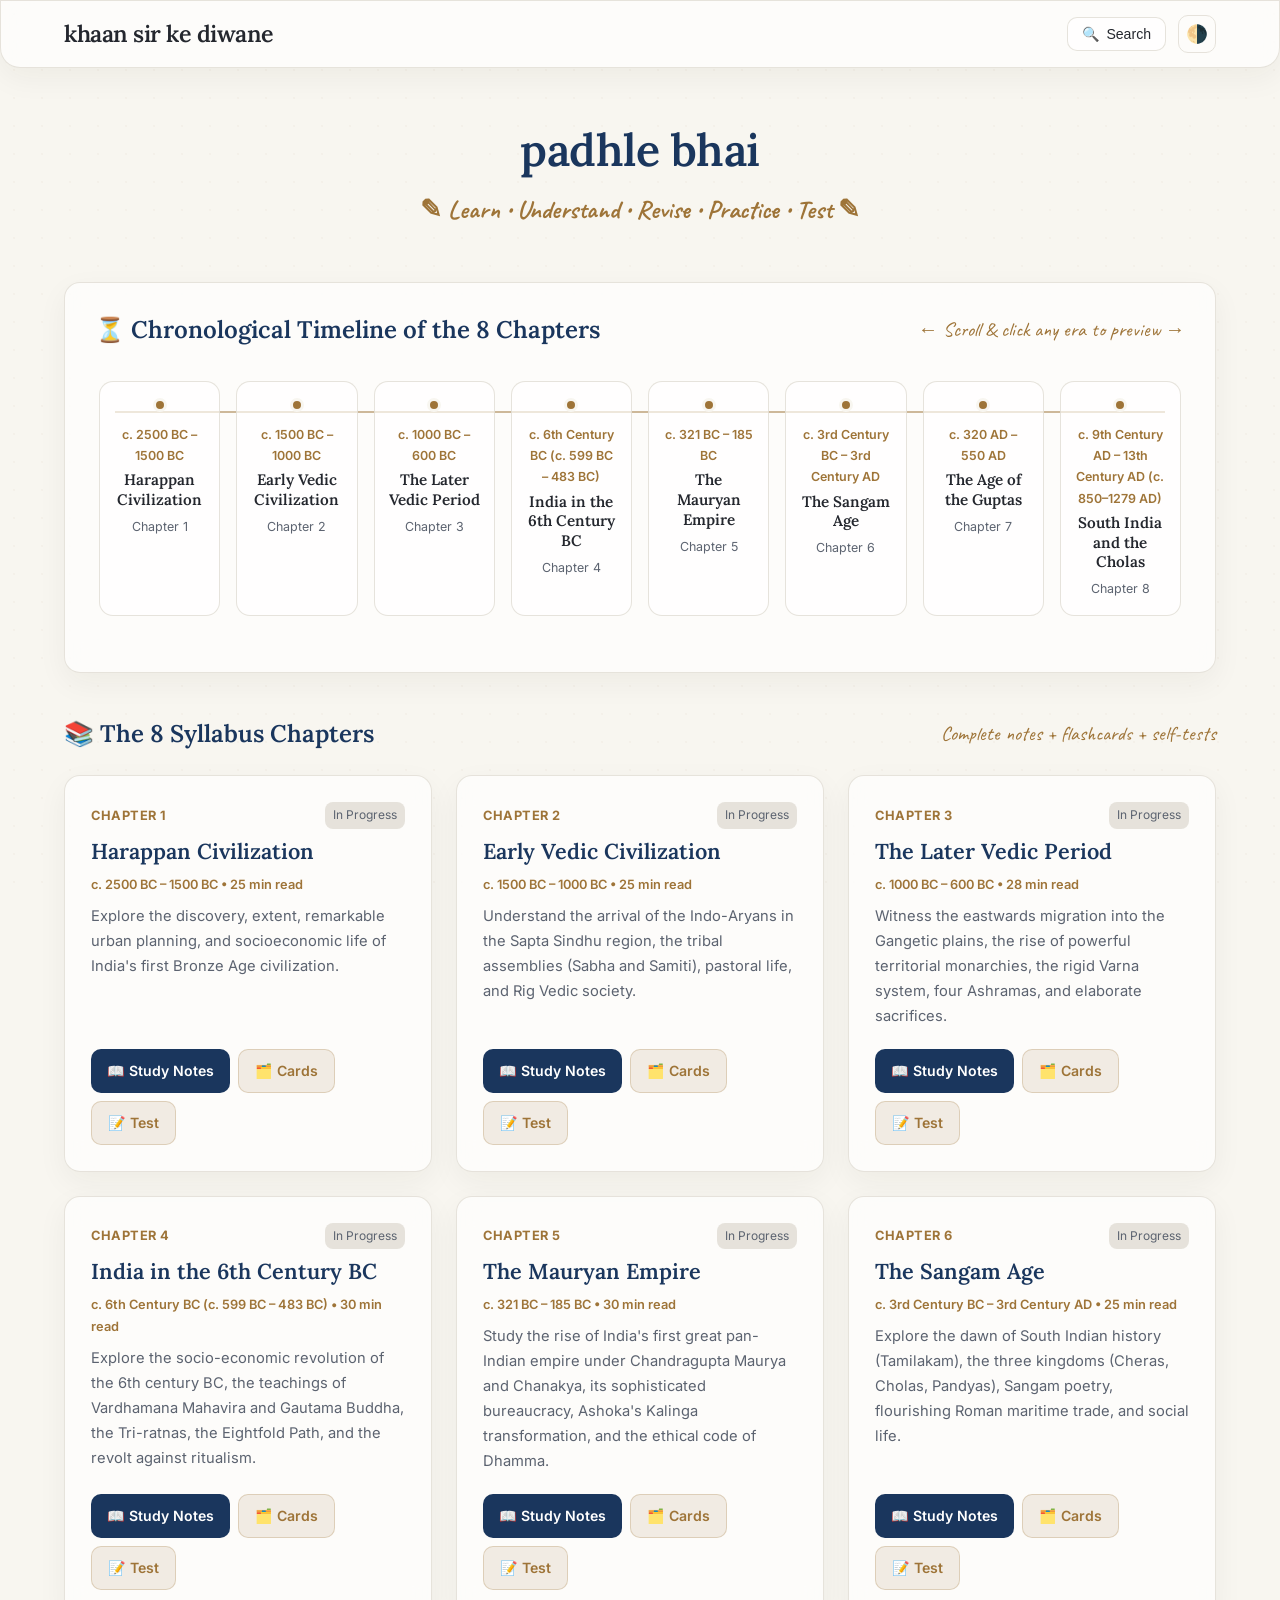
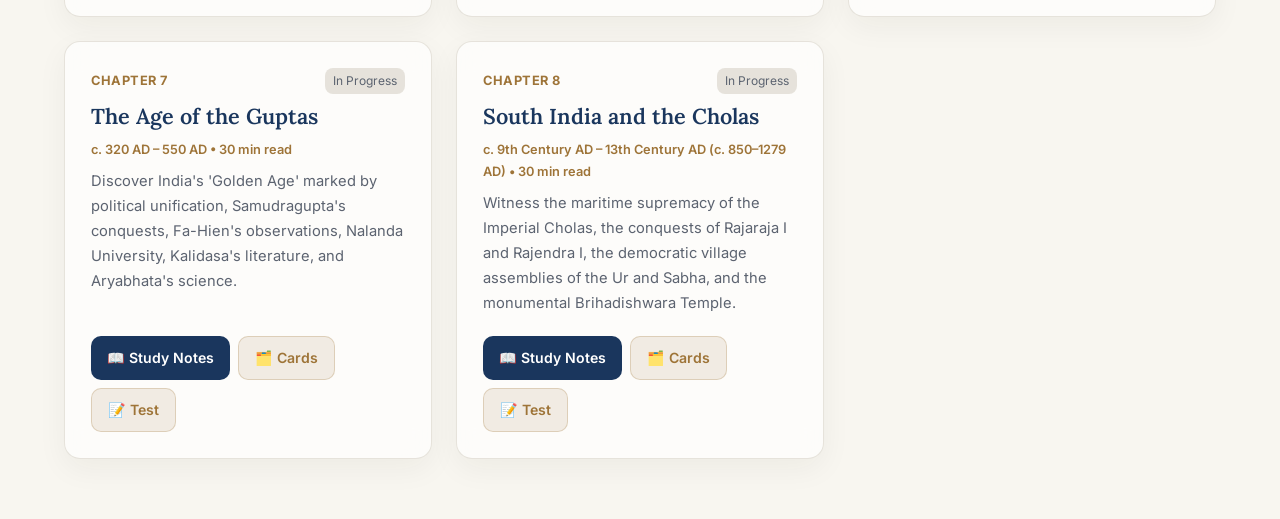
==== commit 21c12d73: "Update index.html" ====
--- a/index.html
+++ b/index.html
@@ -3,7 +3,7 @@
 <head>
     <meta charset="UTF-8">
     <meta name="viewport" content="width=device-width, initial-scale=1.0">
-    <title>padhle bhai - ICSE Class 9 History 80-Mark Study Hub</title>
+    <title>padhle bhai </title>
     <link rel="preconnect" href="https://fonts.googleapis.com">
     <link rel="preconnect" href="https://fonts.gstatic.com" crossorigin>
     <link href="https://fonts.googleapis.com/css2?family=Caveat:wght@600;700&family=Inter:wght@400;500;600;700&family=Lora:ital,wght@0,400;0,600;1,400;1,600&display=swap" rel="stylesheet">
@@ -45,54 +45,7 @@
             </div>
         </section>
 
-        <!-- "How to Write History Answers" Section -->
-        <section class="answer-guide-section glass">
-            <div class="section-head-wrap">
-                <h2 class="section-title">✍️ How to Write History Answers (80-Mark Paper)</h2>
-                <span class="doodle-hand-annotation">Practical answer-writing frameworks</span>
-            </div>
-            <p style="color: var(--text-muted); font-size: 0.95rem; margin-bottom: 16px;">
-                Examiners look for historical accuracy, clarity of thought, and precise terminology. Use these proven structures for different question patterns:
-            </p>
-            <div class="answer-styles-grid">
-                <div class="answer-card">
-                    <span class="answer-card-tag">Style 1</span>
-                    <h3>Short-Answer Questions</h3>
-                    <p style="font-size: 0.9rem; color: var(--text-muted);">Answer directly and concisely. Avoid unnecessary introductory remarks. Use exact historical terms rather than vague descriptions.</p>
-                    <div class="formula-box">Direct Fact + Precise Term = Full Marks</div>
-                </div>
-                <div class="answer-card">
-                    <span class="answer-card-tag">Style 2</span>
-                    <h3>“Give Reasons” Questions</h3>
-                    <p style="font-size: 0.9rem; color: var(--text-muted);">State the cause clearly, then explain how it led to the event. Never stop at a single keyword.</p>
-                    <div class="formula-box">Historical Cause → Development → Resulting Outcome</div>
-                </div>
-                <div class="answer-card">
-                    <span class="answer-card-tag">Style 3</span>
-                    <h3>“Explain” Questions</h3>
-                    <p style="font-size: 0.9rem; color: var(--text-muted);">State the central theme in your opening sentence, elaborate with 2–3 factual details, and conclude with a specific example.</p>
-                    <div class="formula-box">Main Premise → Elaboration → Concrete Example</div>
-                </div>
-                <div class="answer-card">
-                    <span class="answer-card-tag">Style 4</span>
-                    <h3>“Differentiate Between”</h3>
-                    <p style="font-size: 0.9rem; color: var(--text-muted);">Present comparisons in a neat tabular format with identical criteria on both sides (e.g., Early vs Later Vedic).</p>
-                    <div class="formula-box">Basis of Comparison | Category A | Category B</div>
-                </div>
-                <div class="answer-card">
-                    <span class="answer-card-tag">Style 5</span>
-                    <h3>“Name / Identify”</h3>
-                    <p style="font-size: 0.9rem; color: var(--text-muted);">Provide the exact historical name or discovery first. Add a brief one-line contextual statement if required.</p>
-                    <div class="formula-box">Exact Name / Title → 1-Line Historical Significance</div>
-                </div>
-                <div class="answer-card">
-                    <span class="answer-card-tag">Style 6</span>
-                    <h3>Structured Long Answers</h3>
-                    <p style="font-size: 0.9rem; color: var(--text-muted);">Break into distinct subheadings or numbered points. Include verified dates, rulers, and impact. Conclude with historical legacy.</p>
-                    <div class="formula-box">Introduction → Distinct Points (Subheadings) → Summary</div>
-                </div>
-            </div>
-        </section>
+ 
 
         <!-- Chapter Cards Grid -->
         <div class="section-head-wrap" style="margin-top: 40px;">
